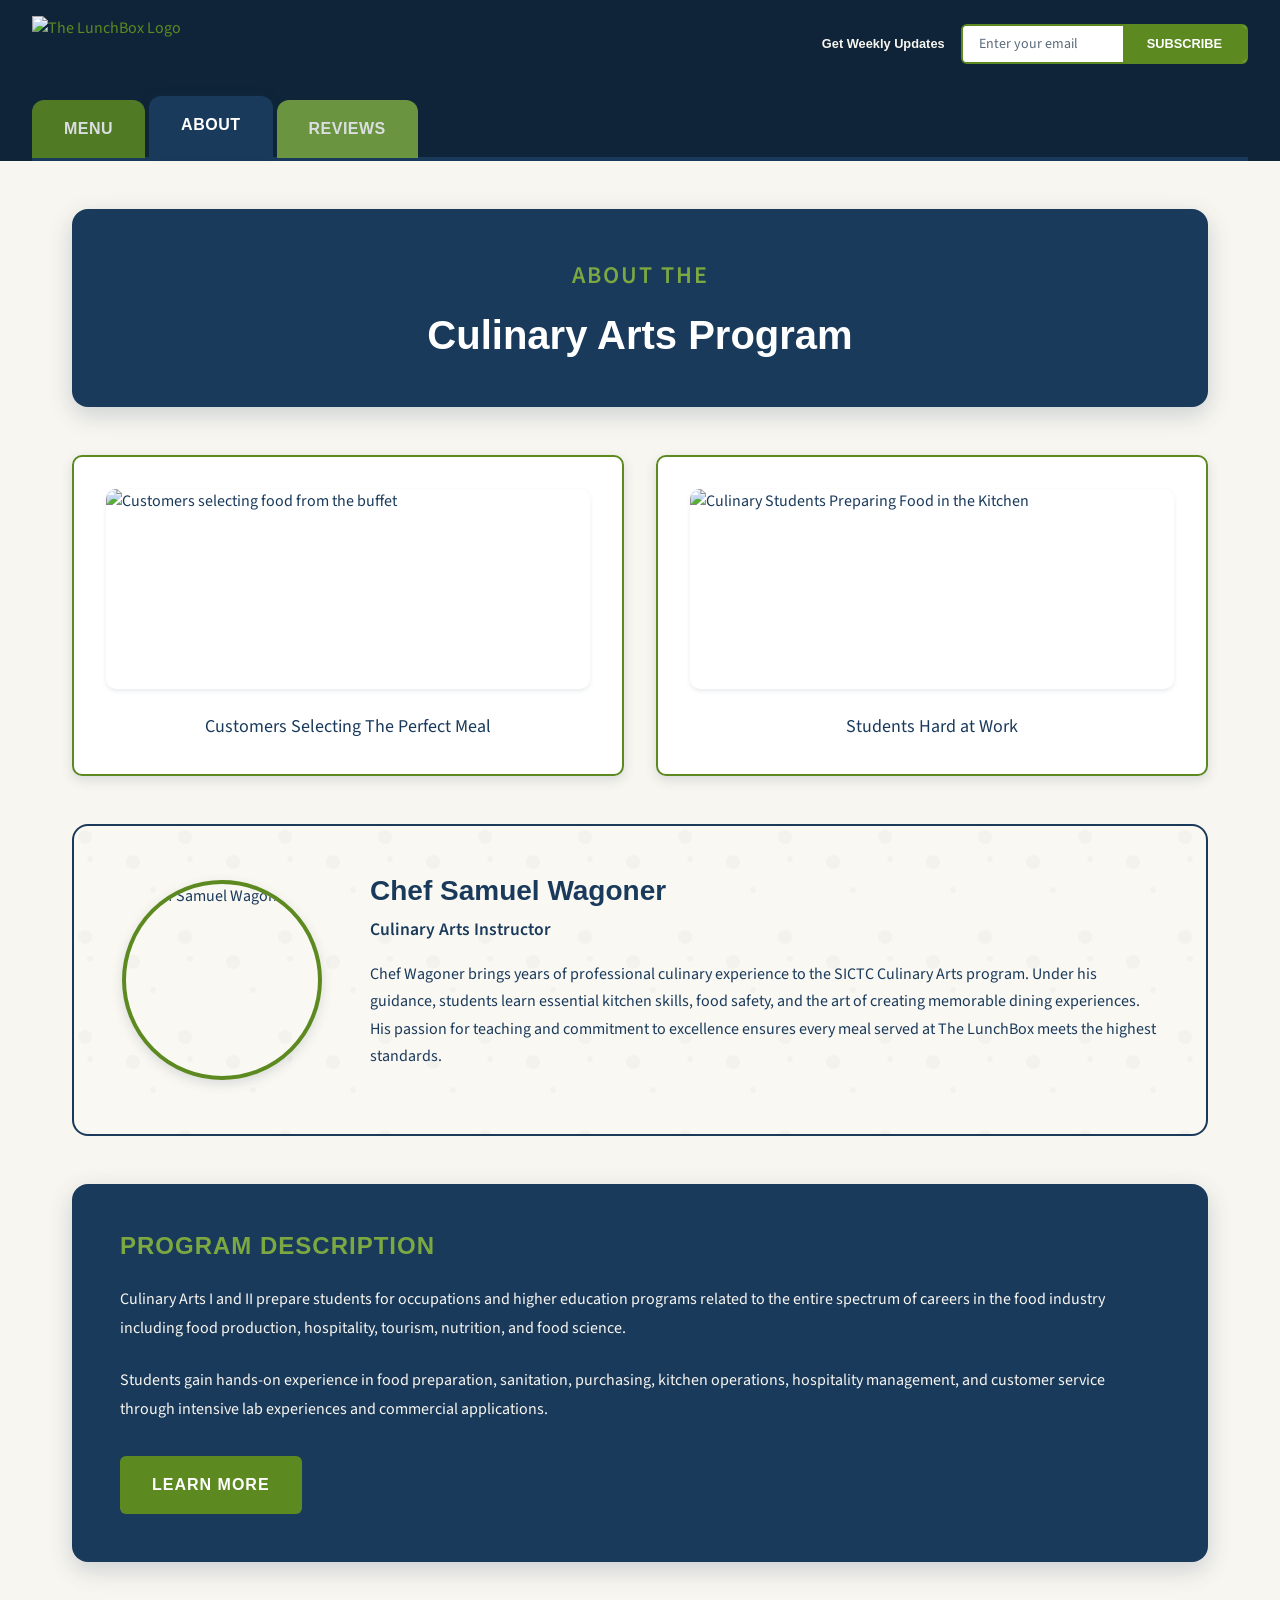
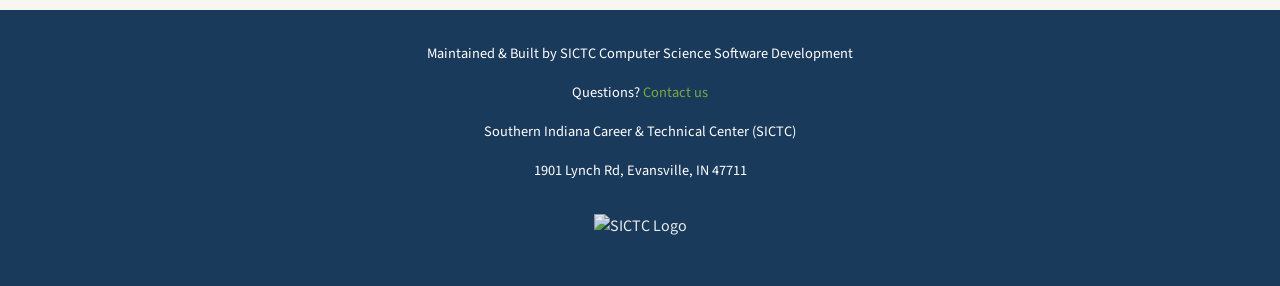
==== about.html @ 15e61fce "added reviews.html, fixed css styling, added new nav system and footer" ====
<!DOCTYPE html>
<html lang="en">
<head>
  <meta charset="utf-8">
  <meta name="viewport" content="width=device-width, initial-scale=1.0">
  <title>About | The LunchBox - SICTC Culinary Arts</title>
  <meta name="description" content="Learn about The LunchBox and the SICTC Culinary Arts program.">
  <link rel="stylesheet" href="style.css">
  <link rel="icon" type="image/x-icon" href="content/favicon.png">
</head>

<body class="page-about">

  <nav class="navbar">
    <div class="nav-top">
      <div class="logo-section">
        <a href="index.html" class="logo-link">
          <img
            id="logo-horiz"
            src="content/lunchBoxLogoHorizontalAllGreen2.png"
            alt="The LunchBox Logo">
        </a>
      </div>

      <div class="email">
        <h2>Get Weekly Updates</h2>
        <form name="submit-to-google-sheet" class="form-EMAIL" id="signUpForm">
          <input
            id="email"
            name="email"
            type="email"
            placeholder="Enter your email"
            required>
          <button id="emailBTN" type="submit">Subscribe</button>
        </form>
      </div>
    </div>

    <div class="nav-tabs">
      <a href="index.html" class="nav-tab tab-menu">Menu</a>
      <a href="about.html" class="nav-tab tab-about active">About</a>
      <a href="reviews.html" class="nav-tab tab-reviews">Reviews</a>
    </div>
    <div class="tab-content-bar"></div>
  </nav>

  <main>
    <!-- Hero Section -->
    <section class="about-hero">
      <p class="about-medium-text">About The</p>
      <h1 class="about-large-text">Culinary Arts Program</h1>
    </section>

    <!-- Image Cards -->
    <section class="about-grid">
      <div class="card-ABOUT">
        <div class="rounded-image-about">
          <img src="content/buffet.png" alt="Customers selecting food from the buffet">
        </div>
        <p class="about-caption">Customers Selecting The Perfect Meal</p>
      </div>
      <div class="card-ABOUT">
        <div class="rounded-image-about">
          <img src="content/food.png" alt="Culinary Students Preparing Food in the Kitchen">
        </div>
        <p class="about-caption">Students Hard at Work</p>
      </div>
    </section>

    <!-- Chef Section with Paper Background -->
    <section class="chef-section">
      <div class="chef-image">
        <img src="content/chef.png" alt="Chef Samuel Wagoner">
      </div>
      <div class="chef-info">
        <h2>Chef Samuel Wagoner</h2>
        <p class="chef-title">Culinary Arts Instructor</p>
        <p>Chef Wagoner brings years of professional culinary experience to the SICTC Culinary Arts program. Under his guidance, students learn essential kitchen skills, food safety, and the art of creating memorable dining experiences. His passion for teaching and commitment to excellence ensures every meal served at The LunchBox meets the highest standards.</p>
      </div>
    </section>

    <!-- Program Description -->
    <section class="about-description">
      <h2 class="about-desc-text">Program Description</h2>

      <p class="about-small-text">
        Culinary Arts I and II prepare students for occupations and higher education programs
        related to the entire spectrum of careers in the food industry including food production,
        hospitality, tourism, nutrition, and food science.
      </p>

      <p class="about-small-text">
        Students gain hands-on experience in food preparation, sanitation, purchasing,
        kitchen operations, hospitality management, and customer service through
        intensive lab experiences and commercial applications.
      </p>

      <a
        class="learn-more-btn"
        href="https://sictc.evscschools.com/academics/pathways/public-service/culinary-arts"
        target="_blank"
        rel="noopener noreferrer">
        Learn More
      </a>
    </section>
  </main>

  <footer>
    <div class="footer-content">
    <p>
        Maintained &amp; Built by SICTC Computer Science Software Development
    </p>
    <p>
        Questions?
        <a href="mailto:info@sictc.edu">Contact us</a>
    </p>

    <p>
        Southern Indiana Career &amp; Technical Center (SICTC)
    </p>

    <p>
        1901 Lynch Rd, Evansville, IN 47711
    </p>

      <img
        src="content/lunchBoxLogoHorizontalAllGreen.png"
        alt="SICTC Logo">
    </div>
  </footer>

</body>
</html>
---- style.css ----
/* ============================================
   SICTC LUNCHBOX - BRAND STYLESHEET
   ============================================
   
   Brand Colors (from CMYK):
   - Blue: CMYK 84.31, 60.39, 30.2, 19.22 = #1a3a5c
   - Green: CMYK 56.08, 32.94, 87.06, 17.65 = #5c8a21
   
   Brand Fonts:
   - Southern Indiana = Franklin Gothic Medium Cond
   - Career & Technical Center = Swis721 Cn BT Bold
   - Mission statement = Arial
   ============================================ */

@import url('https://fonts.googleapis.com/css2?family=Source+Sans+3:wght@400;600;700&display=swap');

/* ============================================
   DESIGN TOKENS
   ============================================ */

:root {
  /* Brand Colors */
  --color-blue: #1a3a5c;
  --color-green: #5c8a21;
  
  /* Extended Palette */
  --color-blue-light: #2a4a6c;
  --color-blue-dark: #0f2438;
  --color-green-light: #7ba841;
  --color-green-dark: #4a7019;
  --color-cream: #f8f6f0;
  --color-paper: #faf8f2;
  --color-white: #ffffff;
  --color-text: #1a3a5c;
  --color-text-light: #5a6a7a;
  
  /* Tab Colors */
  --tab-menu: #5c8a21;
  --tab-about: #1a3a5c;
  --tab-reviews: #7ba841;
  
  /* Typography */
  --font-heading: 'Franklin Gothic Medium', 'Arial Narrow', Arial, sans-serif;
  --font-body: 'Source Sans 3', 'Arial', sans-serif;
  
  /* Spacing */
  --space-xs: 0.5rem;
  --space-sm: 1rem;
  --space-md: 1.5rem;
  --space-lg: 2rem;
  --space-xl: 3rem;
  
  /* Border Radius */
  --radius-sm: 6px;
  --radius-md: 10px;
  --radius-lg: 16px;
  --radius-tab: 12px 12px 0 0;
  
  /* Shadows */
  --shadow-sm: 0 2px 4px rgba(26, 58, 92, 0.1);
  --shadow-md: 0 4px 12px rgba(26, 58, 92, 0.15);
  --shadow-lg: 0 8px 24px rgba(26, 58, 92, 0.2);
  --shadow-tab: 0 -2px 8px rgba(26, 58, 92, 0.1);
}

/* ============================================
   RESET & BASE
   ============================================ */

*, *::before, *::after {
  margin: 0;
  padding: 0;
  box-sizing: border-box;
}

html {
  font-size: 16px;
  scroll-behavior: smooth;
}

body {
  font-family: var(--font-body);
  color: var(--color-text);
  background-color: var(--color-cream);
  line-height: 1.6;
  min-height: 100vh;
  display: flex;
  flex-direction: column;
}

img {
  max-width: 100%;
  height: auto;
  display: block;
}

a {
  color: var(--color-green);
  text-decoration: none;
  transition: color 0.2s ease;
}

a:hover {
  color: var(--color-green-light);
}

/* ============================================
   TYPOGRAPHY
   ============================================ */

h1, h2, h3, h4, h5, h6 {
  font-family: var(--font-heading);
  font-weight: 700;
  line-height: 1.2;
  color: var(--color-blue);
}

h1 { font-size: 2.5rem; }
h2 { font-size: 1.75rem; }
h3 { font-size: 1.25rem; }
h4 { font-size: 1.125rem; }

p {
  margin-bottom: var(--space-sm);
}

/* ============================================
   NAVIGATION - TAB/FOLDER STYLE
   ============================================ */

.navbar {
  background-color: var(--color-blue-dark);
  padding: var(--space-sm) var(--space-lg) 0;
  display: flex;
  flex-direction: column;
  position: sticky;
  top: 0;
  z-index: 100;
}

.nav-top {
  display: flex;
  align-items: center;
  justify-content: space-between;
  padding-bottom: var(--space-sm);
}

.logo-section {
  display: flex;
  align-items: center;
  gap: var(--space-md);
}

.logo-link {
  flex-shrink: 0;
}

#logo-horiz {
  height: 55px;
  width: auto;
}

.site-title {
  color: var(--color-white);
  font-family: var(--font-heading);
  font-size: 1.75rem;
  font-weight: 700;
  letter-spacing: 1px;
  text-transform: uppercase;
}

.email {
  display: flex;
  align-items: center;
  gap: var(--space-sm);
}

.email h2 {
  color: var(--color-cream);
  font-size: 0.8rem;
  font-weight: 600;
  margin: 0;
  white-space: nowrap;
}

.form-EMAIL {
  display: flex;
  gap: 0;
  background-color: var(--color-white);
  border-radius: var(--radius-sm);
  overflow: hidden;
  border: 2px solid var(--color-green);
}

.form-EMAIL input {
  padding: var(--space-xs) var(--space-sm);
  border: none;
  font-size: 0.875rem;
  font-family: var(--font-body);
  color: var(--color-text);
  width: 160px;
  outline: none;
}

.form-EMAIL input::placeholder {
  color: var(--color-text-light);
}

.form-EMAIL button {
  padding: var(--space-xs) var(--space-md);
  background-color: var(--color-green);
  color: var(--color-white);
  border: none;
  font-family: var(--font-heading);
  font-weight: 600;
  font-size: 0.8rem;
  cursor: pointer;
  transition: background-color 0.2s ease;
  text-transform: uppercase;
}

.form-EMAIL button:hover {
  background-color: var(--color-green-light);
}

/* Tab Navigation */
.nav-tabs {
  display: flex;
  gap: 4px;
  align-items: flex-end;
  margin-top: var(--space-xs);
}

.nav-tab {
  padding: var(--space-sm) var(--space-lg);
  font-family: var(--font-heading);
  font-size: 1rem;
  font-weight: 600;
  text-transform: uppercase;
  letter-spacing: 0.5px;
  border-radius: var(--radius-tab);
  transition: all 0.2s ease;
  position: relative;
  bottom: -1px;
  color: var(--color-white);
  opacity: 0.85;
}

.nav-tab:hover {
  opacity: 1;
  transform: translateY(-2px);
}

.nav-tab.tab-menu {
  background-color: var(--tab-menu);
}

.nav-tab.tab-about {
  background-color: var(--tab-about);
}

.nav-tab.tab-reviews {
  background-color: var(--tab-reviews);
}

.nav-tab.active {
  opacity: 1;
  padding-bottom: calc(var(--space-sm) + 4px);
  box-shadow: var(--shadow-tab);
}

/* Tab content bar - matches active tab color */
.tab-content-bar {
  height: 4px;
  background-color: var(--tab-menu);
  transition: background-color 0.3s ease;
}

body.page-about .tab-content-bar {
  background-color: var(--tab-about);
}

body.page-reviews .tab-content-bar {
  background-color: var(--tab-reviews);
}

/* ============================================
   MAIN CONTENT
   ============================================ */

main {
  max-width: 1200px;
  margin: 0 auto;
  padding: var(--space-xl) var(--space-lg);
  flex: 1;
  width: 100%;
}

/* ============================================
   WEEKLY MENU HEADER
   ============================================ */

.menu-header {
  text-align: center;
  margin-bottom: var(--space-xl);
}

.menu-header-title {
  font-family: var(--font-heading);
  font-size: 3rem;
  color: var(--color-blue);
  text-transform: uppercase;
  letter-spacing: 3px;
  margin-bottom: var(--space-xs);
  position: relative;
  display: inline-block;
}

.menu-header-title::before,
.menu-header-title::after {
  content: '';
  position: absolute;
  top: 50%;
  width: 60px;
  height: 3px;
  background-color: var(--color-green);
}

.menu-header-title::before {
  right: calc(100% + 20px);
}

.menu-header-title::after {
  left: calc(100% + 20px);
}

.menu-header-subtitle {
  color: var(--color-text-light);
  font-size: 1.1rem;
  font-weight: 400;
}

/* ============================================
   MENU PAGE - CENTERED 3 COLUMN GRID
   ============================================ */

.menu-grid {
  display: grid;
  grid-template-columns: repeat(3, 1fr);
  gap: var(--space-lg);
  max-width: 1100px;
  margin: 0 auto;
}

.menu-card {
  background-color: var(--color-white);
  border-radius: var(--radius-lg);
  box-shadow: var(--shadow-md);
  padding: var(--space-lg);
  border: 2px solid var(--color-green);
  transition: transform 0.2s ease, box-shadow 0.2s ease;
}

.menu-card:hover {
  transform: translateY(-4px);
  box-shadow: var(--shadow-lg);
}

@media (max-width: 900px) {
  .menu-grid {
    grid-template-columns: 1fr;
    max-width: 450px;
  }
}

.dateCard {
  text-align: center;
  padding-bottom: var(--space-md);
  border-bottom: 2px solid var(--color-green);
  margin-bottom: var(--space-md);
}

.menuTitle {
  color: var(--color-green);
  font-size: 1.5rem;
  margin: 0;
  text-transform: uppercase;
  letter-spacing: 2px;
}

.date {
  color: var(--color-text-light);
  font-size: 0.95rem;
  margin: var(--space-xs) 0 0 0;
  font-weight: 400;
}

.closed {
  background-color: rgba(196, 75, 47, 0.1);
  color: #c44b2f;
  padding: var(--space-md);
  border-radius: var(--radius-md);
  text-align: center;
  font-size: 1.25rem;
  font-weight: 700;
  border: 2px solid #c44b2f;
  margin: var(--space-md) 0;
}

.food {
  flex: 1;
}

.menu-section {
  text-align: center;
  padding: var(--space-sm) 0;
}

.menuSectionTitle {
  color: var(--color-blue);
  font-family: var(--font-heading);
  font-size: 0.9rem;
  font-weight: 700;
  text-transform: uppercase;
  letter-spacing: 1.5px;
  margin: 0 0 var(--space-xs) 0;
}

.menu-items-spaced-over {
  color: var(--color-text);
  font-size: 0.95rem;
  margin: 0;
  line-height: 1.6;
  font-style: italic;
}

.divider {
  height: 1px;
  background: linear-gradient(to right, transparent, var(--color-green), transparent);
  margin: var(--space-sm) var(--space-md);
}

/* ============================================
   INFO BAR - PAPER ACCENT WITH 3 BLOCKS
   ============================================ */

.info-bar {
  background-color: var(--color-paper);
  background-image: 
    url("data:image/svg+xml,%3Csvg width='100' height='100' viewBox='0 0 100 100' xmlns='http://www.w3.org/2000/svg'%3E%3Cpath d='M11 18c3.866 0 7-3.134 7-7s-3.134-7-7-7-7 3.134-7 7 3.134 7 7 7zm48 25c3.866 0 7-3.134 7-7s-3.134-7-7-7-7 3.134-7 7 3.134 7 7 7zm-43-7c1.657 0 3-1.343 3-3s-1.343-3-3-3-3 1.343-3 3 1.343 3 3 3zm63 31c1.657 0 3-1.343 3-3s-1.343-3-3-3-3 1.343-3 3 1.343 3 3 3z' fill='%231a3a5c' fill-opacity='0.03' fill-rule='evenodd'/%3E%3C/svg%3E");
  padding: var(--space-xl) var(--space-lg);
  margin-top: var(--space-xl);
  border-top: 3px solid var(--color-green);
  border-bottom: 3px solid var(--color-green);
}

.info-grid {
  display: grid;
  grid-template-columns: repeat(3, 1fr);
  gap: var(--space-lg);
  max-width: 1000px;
  margin: 0 auto;
}

.info-block {
  background-color: var(--color-white);
  border-radius: var(--radius-md);
  padding: var(--space-lg);
  text-align: center;
  box-shadow: var(--shadow-sm);
  border: 2px solid var(--color-blue);
  transition: transform 0.2s ease, box-shadow 0.2s ease;
}

.info-block:hover {
  transform: translateY(-3px);
  box-shadow: var(--shadow-md);
}

.info-block-icon {
  font-size: 2rem;
  margin-bottom: var(--space-sm);
}

.info-block h3 {
  color: var(--color-blue);
  font-size: 1.1rem;
  margin-bottom: var(--space-xs);
  text-transform: uppercase;
  letter-spacing: 1px;
}

.info-block p {
  color: var(--color-text-light);
  font-size: 0.9rem;
  margin: 0;
  line-height: 1.5;
}

.info-block .highlight {
  color: var(--color-green);
  font-weight: 700;
}

/* ============================================
   ABOUT PAGE
   ============================================ */

.about-hero {
  background-color: var(--color-blue);
  border-radius: var(--radius-lg);
  padding: var(--space-xl);
  text-align: center;
  margin-bottom: var(--space-xl);
  box-shadow: var(--shadow-lg);
}

.about-medium-text {
  font-size: 1.5rem;
  color: var(--color-green-light);
  margin: 0;
  font-weight: 600;
  text-transform: uppercase;
  letter-spacing: 2px;
}

.about-large-text {
  color: var(--color-white);
  font-size: 2.5rem;
  font-weight: 700;
  margin: var(--space-sm) 0 0 0;
}

.about-grid {
  display: grid;
  grid-template-columns: repeat(2, 1fr);
  gap: var(--space-lg);
  margin-bottom: var(--space-xl);
}

.card-ABOUT {
  background-color: var(--color-white);
  border-radius: var(--radius-md);
  padding: var(--space-lg);
  box-shadow: var(--shadow-md);
  display: flex;
  flex-direction: column;
  align-items: center;
  gap: var(--space-md);
  border: 2px solid var(--color-green);
}

.rounded-image-about {
  border-radius: var(--radius-md);
  overflow: hidden;
  box-shadow: var(--shadow-sm);
  width: 100%;
}

.rounded-image-about img {
  width: 100%;
  height: 200px;
  object-fit: cover;
}

.about-caption {
  color: var(--color-blue);
  font-size: 1.125rem;
  text-align: center;
  margin: 0;
}

/* Chef Section */
.chef-section {
  background-color: var(--color-paper);
  background-image: 
    url("data:image/svg+xml,%3Csvg width='100' height='100' viewBox='0 0 100 100' xmlns='http://www.w3.org/2000/svg'%3E%3Cpath d='M11 18c3.866 0 7-3.134 7-7s-3.134-7-7-7-7 3.134-7 7 3.134 7 7 7zm48 25c3.866 0 7-3.134 7-7s-3.134-7-7-7-7 3.134-7 7 3.134 7 7 7zm-43-7c1.657 0 3-1.343 3-3s-1.343-3-3-3-3 1.343-3 3 1.343 3 3 3zm63 31c1.657 0 3-1.343 3-3s-1.343-3-3-3-3 1.343-3 3 1.343 3 3 3z' fill='%231a3a5c' fill-opacity='0.03' fill-rule='evenodd'/%3E%3C/svg%3E");
  border-radius: var(--radius-lg);
  padding: var(--space-xl);
  margin-bottom: var(--space-xl);
  display: flex;
  gap: var(--space-xl);
  align-items: center;
  border: 2px solid var(--color-blue);
}

.chef-image {
  flex-shrink: 0;
  width: 200px;
  height: 200px;
  border-radius: 50%;
  overflow: hidden;
  border: 4px solid var(--color-green);
  box-shadow: var(--shadow-md);
}

.chef-image img {
  width: 100%;
  height: 100%;
  object-fit: cover;
}

.chef-info h2 {
  color: var(--color-blue);
  margin-bottom: var(--space-xs);
}

.chef-title {
  color: var(--color-green);
  font-weight: 600;
  font-size: 1.1rem;
  margin-bottom: var(--space-sm);
}

.chef-info p {
  color: var(--color-text);
  line-height: 1.7;
}

.about-description {
  background-color: var(--color-blue);
  border-radius: var(--radius-lg);
  padding: var(--space-xl);
  box-shadow: var(--shadow-lg);
}

.about-desc-text {
  color: var(--color-green-light);
  font-size: 1.5rem;
  margin-bottom: var(--space-md);
  text-transform: uppercase;
  letter-spacing: 1px;
}

.about-small-text {
  color: var(--color-cream);
  font-size: 1rem;
  line-height: 1.8;
  margin-bottom: var(--space-md);
}

.about-small-text:last-of-type {
  margin-bottom: var(--space-lg);
}

.learn-more-btn {
  display: inline-block;
  background-color: var(--color-green);
  color: var(--color-white);
  padding: var(--space-sm) var(--space-lg);
  border-radius: var(--radius-sm);
  font-family: var(--font-heading);
  font-weight: 600;
  text-transform: uppercase;
  letter-spacing: 1px;
  transition: all 0.2s ease;
}

.learn-more-btn:hover {
  background-color: var(--color-green-light);
  color: var(--color-white);
  transform: translateY(-2px);
}

/* ============================================
   FOOTER
   ============================================ */

footer {
  background-color: var(--color-blue);
  color: var(--color-white);
  text-align: center;
  padding: var(--space-lg) var(--space-md);
}

.footer-content {
  max-width: 800px;
  margin: 0 auto;
  display: flex;
  flex-direction: column;
  align-items: center;
  gap: var(--space-sm);
}

footer p {
  font-size: 0.9rem;
  line-height: 1.6;
  margin: 0;
}

footer a {
  color: var(--color-green-light);
}

footer a:hover {
  color: var(--color-white);
  text-decoration: underline;
}

footer img {
  height: 40px;
  width: auto;
  margin-top: var(--space-sm);
  opacity: 0.9;
}
/* ============================================
   UPLOAD MENU PAGE (ADMIN)
   ============================================ */

.upload-container {
  max-width: 1400px;
  margin: 0 auto;
}

.upload-header {
  text-align: center;
  margin-bottom: var(--space-xl);
  padding-bottom: var(--space-md);
  border-bottom: 3px solid var(--color-green);
}

.upload-header h1 {
  color: var(--color-blue);
  font-size: 2rem;
  margin-bottom: var(--space-xs);
}

.upload-header p {
  color: var(--color-text-light);
  margin: 0;
}

/* MAIN LAYOUT */
.upload-layout {
  display: grid;
  grid-template-columns: 250px 1fr 280px;
  grid-template-areas:
    "email menu past"
    "email status past"
    "actions actions actions";
  gap: var(--space-lg);
  align-items: start;
}

/* ============================================
   EMAIL PANEL (LEFT)
   ============================================ */

.email-panel {
  grid-area: email;
  background-color: var(--color-white);
  border-radius: var(--radius-md);
  padding: var(--space-lg);
  box-shadow: var(--shadow-md);
  border: 2px solid var(--color-blue);
  position: sticky;
  top: 100px;
}

.email-panel h3 {
  color: var(--color-blue);
  margin-bottom: var(--space-md);
  font-size: 1rem;
  text-transform: uppercase;
  letter-spacing: 1px;
}

.email-panel textarea {
  width: 100%;
  height: 200px;
  padding: var(--space-sm);
  border: 1px solid var(--color-blue);
  border-radius: var(--radius-sm);
  font-family: var(--font-body);
  font-size: 0.9rem;
  resize: vertical;
  margin-bottom: var(--space-sm);
}

.email-panel button {
  width: 100%;
  padding: var(--space-sm);
  background-color: var(--color-green);
  color: var(--color-white);
  border: none;
  border-radius: var(--radius-sm);
  font-family: var(--font-heading);
  font-weight: 600;
  cursor: pointer;
  transition: background-color 0.2s ease;
}

.email-panel button:hover {
  background-color: var(--color-green-light);
}

.email-panel label {
  display: block;
  color: var(--color-text-light);
  font-size: 0.85rem;
  margin-bottom: var(--space-xs);
}

.email-panel textarea:focus {
  outline: 2px solid var(--color-green);
  border-color: transparent;
}

/* ============================================
   MENU GRID (CENTER)
   ============================================ */

.menu-upload-grid {
  grid-area: menu;
  display: grid;
  grid-template-columns: repeat(3, 1fr);
  gap: var(--space-md);
}

/* DAY CARDS */
.day-card {
  background-color: var(--color-white);
  border-radius: var(--radius-md);
  box-shadow: var(--shadow-md);
  border: 2px solid var(--color-green);
  overflow: hidden;
}

/* header */
.day-header {
  background-color: var(--color-green);
  color: var(--color-white);
  padding: var(--space-sm) var(--space-md);
  text-align: center;
}

.day-header h3 {
  margin: 0 0 var(--space-xs) 0;
  font-size: 1.1rem;
  text-transform: uppercase;
  letter-spacing: 1px;
  color: var(--color-white);
}

.day-header input[type="date"] {
  margin-top: var(--space-xs);
  padding: var(--space-xs);
  border: none;
  border-radius: var(--radius-sm);
  font-family: var(--font-body);
  width: 100%;
  text-align: center;
}

.closed-checkbox {
  display: flex;
  align-items: center;
  justify-content: center;
  gap: var(--space-xs);
  margin-top: var(--space-xs);
  padding: var(--space-xs);
  background-color: rgba(255, 255, 255, 0.2);
  border-radius: var(--radius-sm);
  cursor: pointer;
  font-size: 0.85rem;
  transition: background-color 0.2s ease;
}

.closed-checkbox:hover {
  background-color: rgba(255, 255, 255, 0.3);
}

.closed-checkbox input[type="checkbox"] {
  width: 16px;
  height: 16px;
  cursor: pointer;
}

.closed-checkbox span {
  color: var(--color-white);
  font-weight: 500;
}

/* fields */
.day-fields {
  padding: var(--space-md);
  display: flex;
  flex-direction: column;
  gap: var(--space-sm);
}

.field-group {
  display: flex;
  flex-direction: column;
  gap: 4px;
}

.field-group label {
  font-family: var(--font-heading);
  font-size: 0.75rem;
  text-transform: uppercase;
  letter-spacing: 0.5px;
  color: var(--color-blue);
  font-weight: 600;
}

.field-group input {
  padding: var(--space-xs) var(--space-sm);
  border: 1px solid rgba(26, 58, 92, 0.3);
  border-radius: var(--radius-sm);
  font-family: var(--font-body);
  font-size: 0.85rem;
}

.field-group input:focus {
  outline: 2px solid var(--color-green);
  border-color: transparent;
}

.field-group input::placeholder {
  color: var(--color-text-light);
  font-size: 0.8rem;
}

/* ============================================
   WEEK STATUS (CENTER UNDER GRID)
   ============================================ */

.week-status {
  grid-area: status;
  background-color: var(--color-white);
  border-radius: var(--radius-md);
  box-shadow: var(--shadow-md);
  border: 2px solid var(--color-blue);
  padding: var(--space-md);
}

.week-status h3 {
  color: var(--color-blue);
  margin-bottom: var(--space-sm);
  text-transform: uppercase;
  letter-spacing: 1px;
  font-size: 1rem;
}

/* horizontal options */
.week-status-options {
  display: flex;
  justify-content: space-between;
  gap: var(--space-md);
  flex-wrap: wrap;
}

.week-status-options label {
  display: flex;
  align-items: center;
  gap: var(--space-xs);
  font-size: 0.9rem;
  color: var(--color-text);
  cursor: pointer;
  white-space: nowrap;
}

/* ============================================
   PAST MENU PANEL (RIGHT)
   ============================================ */

.past-menu-panel {
  grid-area: past;
  background-color: var(--color-white);
  border-radius: var(--radius-md);
  padding: var(--space-lg);
  box-shadow: var(--shadow-md);
  border: 2px solid var(--color-blue);
  position: sticky;
  top: 100px;
}

.past-menu-panel h3 {
  color: var(--color-blue);
  margin-bottom: var(--space-md);
  font-size: 1rem;
  text-transform: uppercase;
  letter-spacing: 1px;
}

.past-menu-list {
  display: flex;
  flex-direction: column;
  gap: var(--space-xs);
}

.past-menu-item {
  padding: var(--space-sm);
  background-color: var(--color-cream);
  border-radius: var(--radius-sm);
  font-size: 0.85rem;
  cursor: pointer;
  border: 1px solid transparent;
  transition: all 0.2s ease;
}

.past-menu-item:hover {
  background-color: var(--color-green);
  color: var(--color-white);
  border-color: var(--color-green-dark);
}

/* ============================================
   ACTION BUTTONS
   ============================================ */

.upload-actions {
  grid-area: actions;
  display: flex;
  justify-content: center;
  gap: var(--space-md);
  margin-top: var(--space-lg);
  padding-top: var(--space-lg);
  border-top: 2px solid rgba(26, 58, 92, 0.1);
}

.btn-primary {
  padding: var(--space-sm) var(--space-xl);
  background-color: var(--color-green);
  color: var(--color-white);
  border: none;
  border-radius: var(--radius-sm);
  font-family: var(--font-heading);
  font-weight: 600;
  cursor: pointer;
}

.btn-primary:hover {
  background-color: var(--color-green-light);
  box-shadow: var(--shadow-md);
}

.btn-secondary {
  padding: var(--space-sm) var(--space-xl);
  background-color: var(--color-white);
  color: var(--color-blue);
  border: 2px solid var(--color-blue);
  border-radius: var(--radius-sm);
  font-family: var(--font-heading);
  font-weight: 600;
  cursor: pointer;
}

.btn-secondary:hover {
  background-color: var(--color-blue);
  color: var(--color-white);
}

/* ============================================
   RESPONSIVE DESIGN
   ============================================ */

@media (max-width: 1200px) {
  .upload-layout {
    grid-template-columns: 1fr;
    grid-template-areas:
      "menu"
      "status"
      "email"
      "past"
      "actions";
  }
  
  .email-panel,
  .past-menu-panel {
    position: static;
  }
}

@media (max-width: 768px) {
  .menu-upload-grid {
    grid-template-columns: 1fr;
  }
}
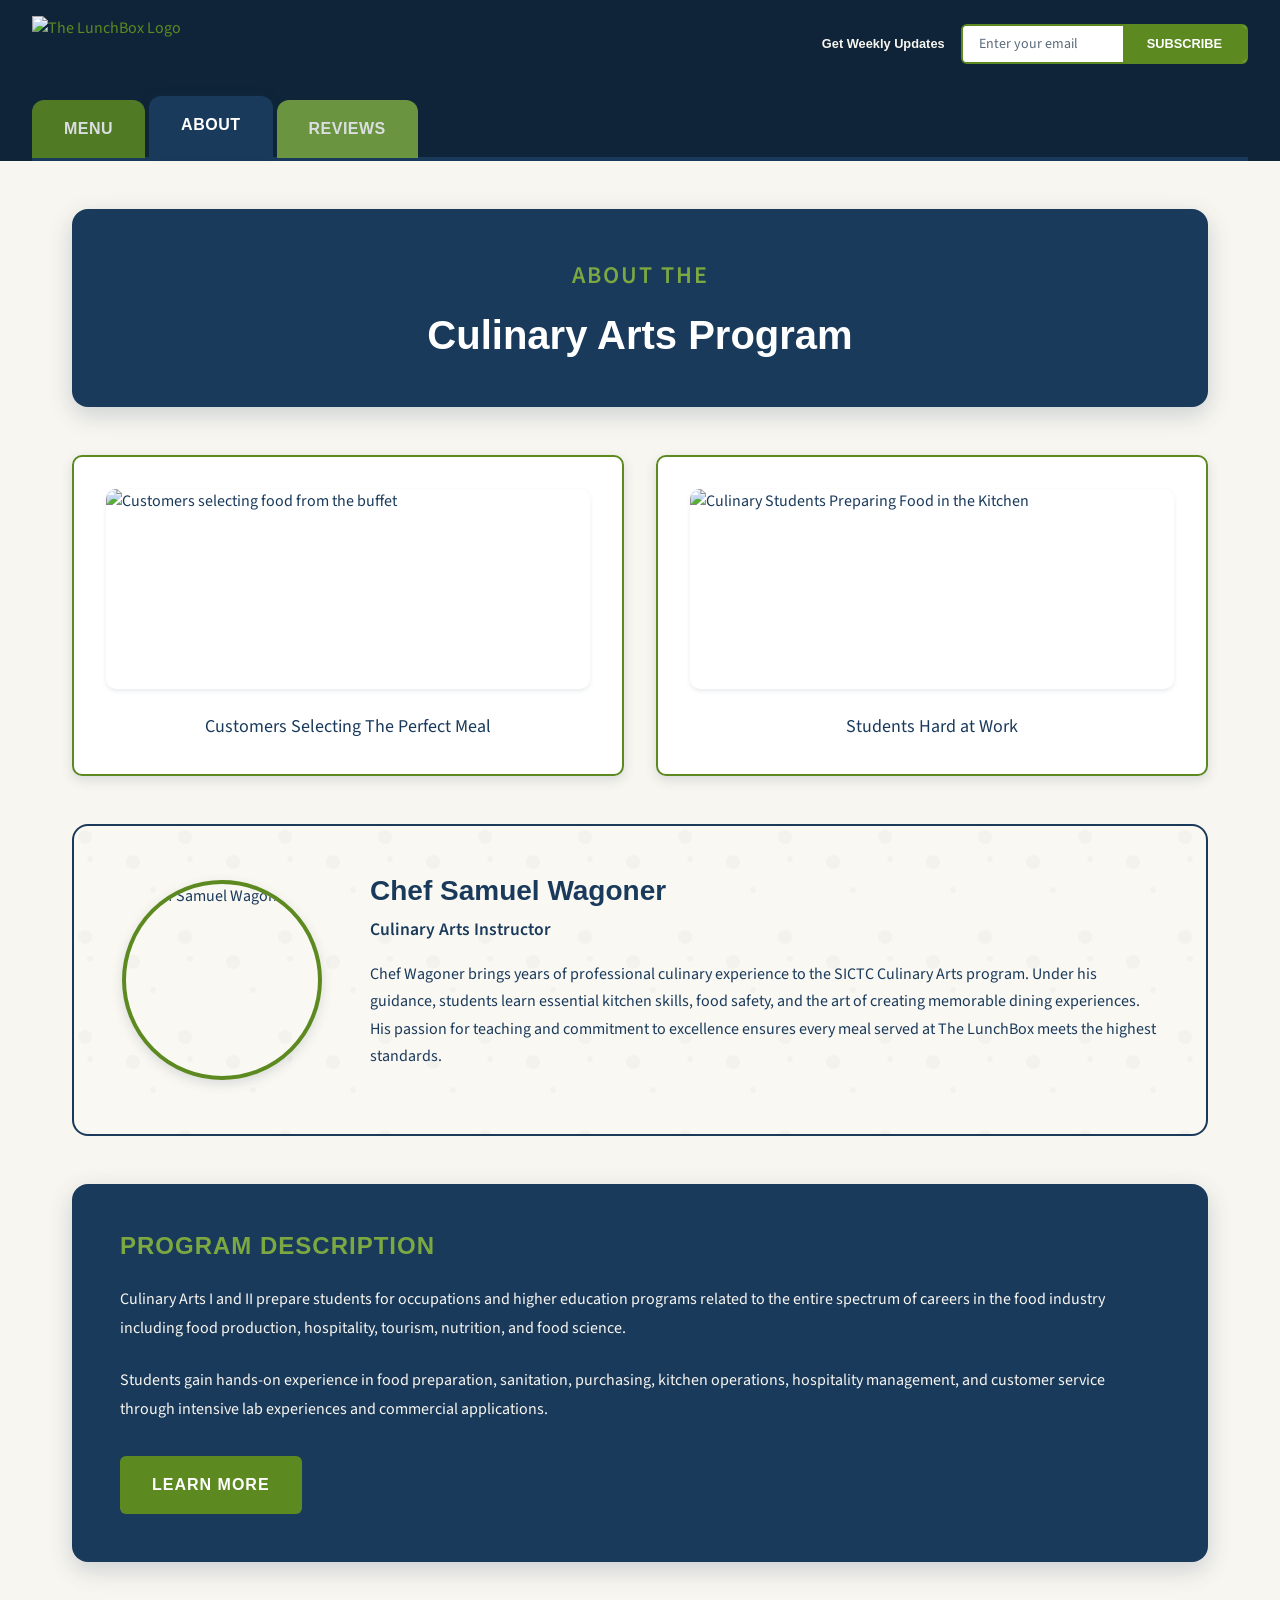
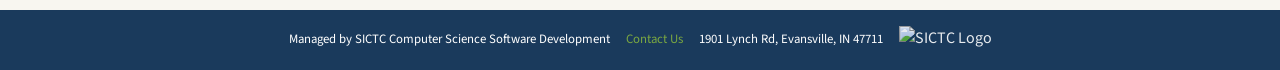
==== commit 209eb5ef: "implemented feedback from bander" ====
--- a/about.html
+++ b/about.html
@@ -107,25 +107,10 @@
 
   <footer>
     <div class="footer-content">
-    <p>
-        Maintained &amp; Built by SICTC Computer Science Software Development
-    </p>
-    <p>
-        Questions?
-        <a href="mailto:info@sictc.edu">Contact us</a>
-    </p>
-
-    <p>
-        Southern Indiana Career &amp; Technical Center (SICTC)
-    </p>
-
-    <p>
-        1901 Lynch Rd, Evansville, IN 47711
-    </p>
-
-      <img
-        src="content/lunchBoxLogoHorizontalAllGreen.png"
-        alt="SICTC Logo">
+      <p>Managed by SICTC Computer Science Software Development</p>
+      <p><a href="mailto:info@sictc.edu">Contact Us</a></p>
+      <p>1901 Lynch Rd, Evansville, IN 47711</p>
+      <img src="content/lunchBoxLogoHorizontalAllGreen.png" alt="SICTC Logo">
     </div>
   </footer>
 
--- a/style.css
+++ b/style.css
@@ -341,14 +341,15 @@
 }
 
 /* ============================================
-   MENU PAGE - CENTERED 3 COLUMN GRID
+   MENU PAGE - CENTERED 2 COLUMN GRID
+   (Wednesday removed - now Tuesday & Thursday only)
    ============================================ */
 
 .menu-grid {
   display: grid;
-  grid-template-columns: repeat(3, 1fr);
+  grid-template-columns: repeat(2, 1fr);
   gap: var(--space-lg);
-  max-width: 1100px;
+  max-width: 800px;
   margin: 0 auto;
 }
 
@@ -663,28 +664,36 @@
 }
 
 /* ============================================
-   FOOTER
+   FOOTER (Compact single-line layout)
+   - Simplified design with inline elements
+   - Contact Us link included inline
    ============================================ */
 
 footer {
   background-color: var(--color-blue);
   color: var(--color-white);
   text-align: center;
-  padding: var(--space-lg) var(--space-md);
+  padding: var(--space-sm) var(--space-md);
 }
 
 .footer-content {
-  max-width: 800px;
+  max-width: 1100px;
   margin: 0 auto;
   display: flex;
-  flex-direction: column;
   align-items: center;
+  justify-content: center;
   gap: var(--space-sm);
+  flex-wrap: wrap;
+}
+
+/* Separator dot between footer items */
+.footer-content span.separator {
+  color: var(--color-green-light);
 }
 
 footer p {
-  font-size: 0.9rem;
-  line-height: 1.6;
+  font-size: 0.8rem;
+  line-height: 1.4;
   margin: 0;
 }
 
@@ -698,9 +707,8 @@
 }
 
 footer img {
-  height: 40px;
+  height: 28px;
   width: auto;
-  margin-top: var(--space-sm);
   opacity: 0.9;
 }
 /* ============================================
@@ -730,31 +738,38 @@
   margin: 0;
 }
 
-/* MAIN LAYOUT */
+/* 
+   MAIN LAYOUT - Vertical stack layout
+   Menu cards on top, then week status, then bottom panels (email + past menus)
+   Changed from 3-column grid to vertical flexbox for better content flow
+*/
 .upload-layout {
+  display: flex;
+  flex-direction: column;
+  gap: var(--space-lg);
+}
+
+/* ============================================
+   BOTTOM PANELS CONTAINER
+   Email Notification and Past Menus side by side below the menu grid
+   ============================================ */
+
+.bottom-panels {
   display: grid;
-  grid-template-columns: 250px 1fr 280px;
-  grid-template-areas:
-    "email menu past"
-    "email status past"
-    "actions actions actions";
+  grid-template-columns: 1fr 1fr;
   gap: var(--space-lg);
-  align-items: start;
-}
-
-/* ============================================
-   EMAIL PANEL (LEFT)
+}
+
+/* ============================================
+   EMAIL PANEL (BOTTOM LEFT - larger form)
    ============================================ */
 
 .email-panel {
-  grid-area: email;
   background-color: var(--color-white);
   border-radius: var(--radius-md);
   padding: var(--space-lg);
   box-shadow: var(--shadow-md);
   border: 2px solid var(--color-blue);
-  position: sticky;
-  top: 100px;
 }
 
 .email-panel h3 {
@@ -767,12 +782,13 @@
 
 .email-panel textarea {
   width: 100%;
-  height: 200px;
-  padding: var(--space-sm);
+  height: 280px; /* Larger textarea for composing emails */
+  padding: var(--space-md);
   border: 1px solid var(--color-blue);
   border-radius: var(--radius-sm);
   font-family: var(--font-body);
-  font-size: 0.9rem;
+  font-size: 1rem;
+  line-height: 1.6;
   resize: vertical;
   margin-bottom: var(--space-sm);
 }
@@ -807,14 +823,16 @@
 }
 
 /* ============================================
-   MENU GRID (CENTER)
+   MENU GRID (TOP - 2 columns for Tuesday & Thursday)
+   Wednesday removed per bossman feedback
    ============================================ */
 
 .menu-upload-grid {
-  grid-area: menu;
   display: grid;
-  grid-template-columns: repeat(3, 1fr);
-  gap: var(--space-md);
+  grid-template-columns: repeat(2, 1fr);
+  gap: var(--space-lg);
+  max-width: 800px;
+  margin: 0 auto;
 }
 
 /* DAY CARDS */
@@ -923,16 +941,18 @@
 }
 
 /* ============================================
-   WEEK STATUS (CENTER UNDER GRID)
+   WEEK STATUS (BELOW MENU GRID)
    ============================================ */
 
 .week-status {
-  grid-area: status;
   background-color: var(--color-white);
   border-radius: var(--radius-md);
   box-shadow: var(--shadow-md);
   border: 2px solid var(--color-blue);
   padding: var(--space-md);
+  max-width: 800px;
+  margin: 0 auto;
+  width: 100%;
 }
 
 .week-status h3 {
@@ -962,18 +982,15 @@
 }
 
 /* ============================================
-   PAST MENU PANEL (RIGHT)
+   PAST MENU PANEL (BOTTOM RIGHT)
    ============================================ */
 
 .past-menu-panel {
-  grid-area: past;
   background-color: var(--color-white);
   border-radius: var(--radius-md);
   padding: var(--space-lg);
   box-shadow: var(--shadow-md);
   border: 2px solid var(--color-blue);
-  position: sticky;
-  top: 100px;
 }
 
 .past-menu-panel h3 {
@@ -1011,11 +1028,9 @@
    ============================================ */
 
 .upload-actions {
-  grid-area: actions;
   display: flex;
   justify-content: center;
   gap: var(--space-md);
-  margin-top: var(--space-lg);
   padding-top: var(--space-lg);
   border-top: 2px solid rgba(26, 58, 92, 0.1);
 }
@@ -1053,28 +1068,104 @@
 }
 
 /* ============================================
-   RESPONSIVE DESIGN
-   ============================================ */
-
-@media (max-width: 1200px) {
-  .upload-layout {
+   RESPONSIVE DESIGN (Admin page)
+   ============================================ */
+
+@media (max-width: 800px) {
+  .menu-upload-grid {
     grid-template-columns: 1fr;
-    grid-template-areas:
-      "menu"
-      "status"
-      "email"
-      "past"
-      "actions";
+    max-width: 400px;
   }
   
-  .email-panel,
-  .past-menu-panel {
-    position: static;
+  .week-status {
+    max-width: 400px;
   }
+  
+  .bottom-panels {
+    grid-template-columns: 1fr;
+  }
+}
+
+/* ============================================
+   REVIEWS PAGE
+   ============================================ */
+
+body.page-reviews .tab-content-bar {
+  background-color: var(--tab-reviews);
+}
+
+.reviews-grid {
+  display: grid;
+  grid-template-columns: repeat(3, 1fr);
+  gap: var(--space-lg);
+  margin-bottom: var(--space-xl);
+}
+
+.review-card {
+  background-color: var(--color-white);
+  border-radius: var(--radius-md);
+  padding: var(--space-lg);
+  box-shadow: var(--shadow-md);
+  border: 2px solid var(--color-green);
+  transition: transform 0.2s ease, box-shadow 0.2s ease;
+}
+
+.review-card:hover {
+  transform: translateY(-4px);
+  box-shadow: var(--shadow-lg);
+}
+
+.review-stars {
+  color: #f5a623;
+  font-size: 1.25rem;
+  margin-bottom: var(--space-sm);
+  letter-spacing: 2px;
+}
+
+.review-text {
+  color: var(--color-text);
+  font-size: 0.95rem;
+  line-height: 1.7;
+  font-style: italic;
+  margin-bottom: var(--space-md);
+}
+
+.review-author {
+  color: var(--color-blue);
+  font-family: var(--font-heading);
+  font-weight: 600;
+  font-size: 0.9rem;
+  margin: 0;
+}
+
+.leave-review {
+  background-color: var(--color-paper);
+  background-image: 
+    url("data:image/svg+xml,%3Csvg width='100' height='100' viewBox='0 0 100 100' xmlns='http://www.w3.org/2000/svg'%3E%3Cpath d='M11 18c3.866 0 7-3.134 7-7s-3.134-7-7-7-7 3.134-7 7 3.134 7 7 7zm48 25c3.866 0 7-3.134 7-7s-3.134-7-7-7-7 3.134-7 7 3.134 7 7 7zm-43-7c1.657 0 3-1.343 3-3s-1.343-3-3-3-3 1.343-3 3 1.343 3 3 3zm63 31c1.657 0 3-1.343 3-3s-1.343-3-3-3-3 1.343-3 3 1.343 3 3 3z' fill='%231a3a5c' fill-opacity='0.03' fill-rule='evenodd'/%3E%3C/svg%3E");
+  border-radius: var(--radius-lg);
+  padding: var(--space-xl);
+  text-align: center;
+  border: 2px solid var(--color-blue);
+}
+
+.leave-review h2 {
+  color: var(--color-blue);
+  margin-bottom: var(--space-sm);
+}
+
+.leave-review p {
+  color: var(--color-text-light);
+  margin-bottom: var(--space-lg);
+}
+
+@media (max-width: 1024px) {
+  .reviews-grid {
+    grid-template-columns: repeat(2, 1fr);
+  }
 }
 
 @media (max-width: 768px) {
-  .menu-upload-grid {
+  .reviews-grid {
     grid-template-columns: 1fr;
   }
 }
